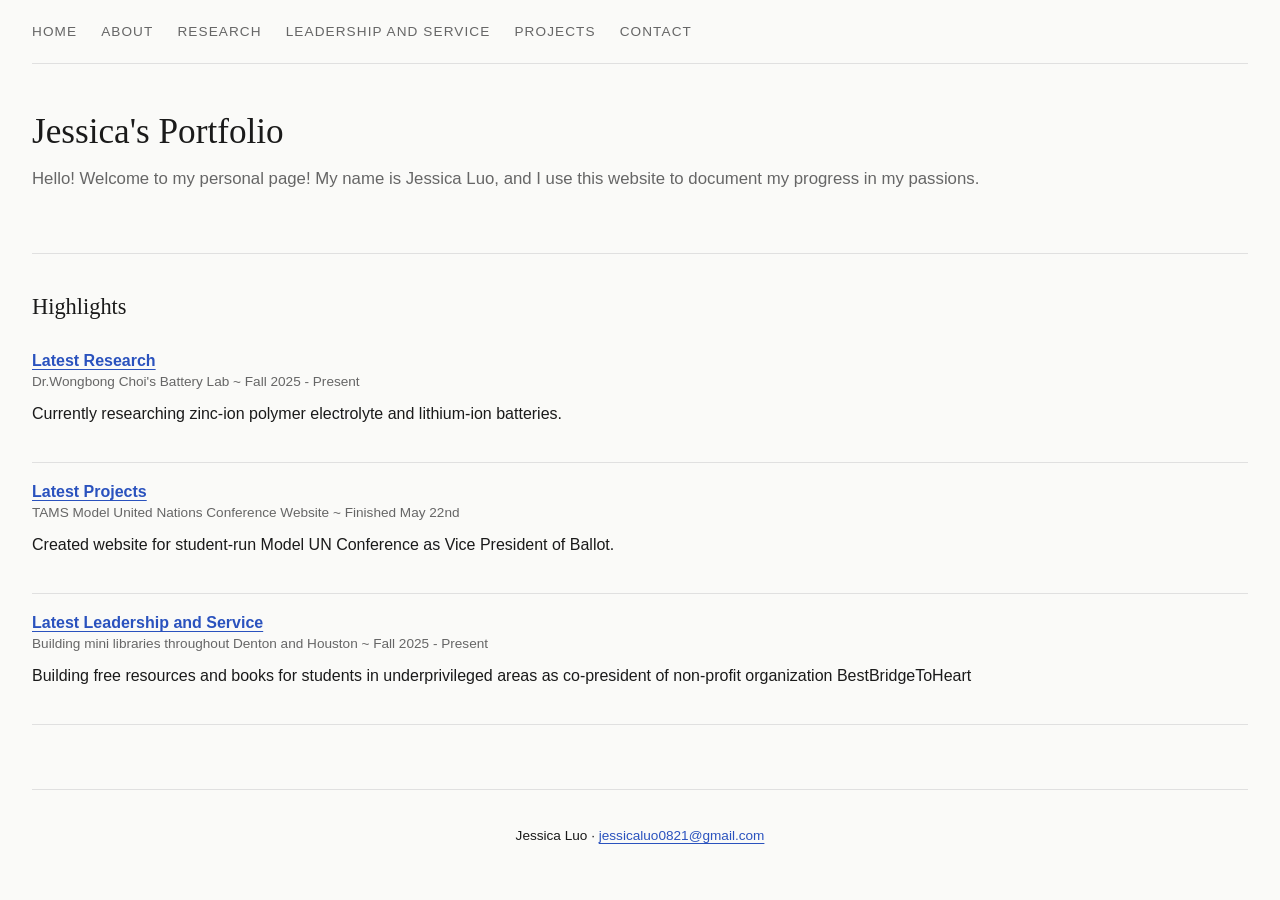
==== index.html @ e1dbf98e "Update index.html" ====
<!DOCTYPE html>
<html>
<head>
    <title>Jessica Luo</title>
    <link rel="stylesheet" href="style.css">
</head>
<body>
<nav>
    <a href="index.html">Home</a>
    <a href="about.html">About</a>
    <a href="research.html">Research</a>
    <a href="leadership.html">Leadership and Service</a>
    <a href="cprojects.html">Projects</a>
    <a href="contact.html">Contact</a>
</nav>
<div class="page-header">
    <h1>Jessica's Portfolio</h1>
    <p class="subtitle">Hello! Welcome to my personal page! My name is Jessica Luo, and I use this website to document my progress in my passions. </p>
</div>

<h2>Highlights</h2>

<div class = "card">
    <div class = "card-title"><a href="research.html">Latest Research</a></div>
    <div class = "card-meta">Dr.Wongbong Choi's Battery Lab ~ Fall 2025 - Present</div>
    <p>Currently researching zinc-ion polymer electrolyte and lithium-ion batteries.</p>
</div>

<div class = "card">
    <div class = "card-title"><a href = "cprojects.html">Latest Projects</a></div>
    <div class = "card-meta">TAMS Model United Nations Conference Website ~ Finished May 22nd</div>
    <p>Created website for student-run Model UN Conference as Vice President of Ballot.</p>
</div>

<div class = "card">
    <div class = "card-title"><a href = "leadership.html">Latest Leadership and Service</a></div>
    <div class = "card-meta">Building mini libraries throughout Denton and Houston ~ Fall 2025 - Present</div>
    <p>Building free resources and books for students in underprivileged areas as co-president of non-profit organization BestBridgeToHeart</p>
</div>
    
<footer>
    <p>Jessica Luo · <a href="mailto:jessicaluo0821@gmail.com">jessicaluo0821@gmail.com</a></p>
</footer>
</html>
---- style.css ----
/* ============================================================
   Jessica Luo
   Texas Academy of Mathematics and Science - Denton, TX
   ============================================================ */

{
  margin: 0;
  padding: 0;
  box-sizing: borderbox;
}
:root{
   /* color scheme */
  --color-bg: #fafaf8;
  --color-text: #1a1a1a;
  --color-muted: #666666;
  --color-accent: #2a52be;
  --color-border: #e0e0e0;
   /* fonts */
  --font-serif: 'Georgia', serif;
  --font-sans: 'Helvetica Neue', Helvetica, Arial, sans-serif;
   /* spacing */
  --max-width: 680 px;
  --spacing-page: 2rem;
}
/* Style applied to whole page */
body{
   font-family: var(--font-sans);
   font-size: 16px;
   line-height: 1.7x;
   color: var(--color-text);
   background-color: var(--color-bg);
   max-width: var(--max-width);
   margin: 0 auto;
   padding: 0 var(--spacing-page);
}
/* -- NAVIGATION -- */
nav{
   display: flex;
   gap: 1.5rem;
   padding: 1.5rem 0;
   border-bottom: 1px solid var(--color-border);
   margin-bottom: 3rem;
}
nav a{
   font-size: 0.85rem;
   letter-spacing: 0.08em;
   text-transform: uppercase;
   text-decoration: none;
   color: var(--color-muted);
   transition: color 0.2s;
}
nav a: hover {
   color: var(--color-accent);
}
/* -- HEADINGS -- */
h1{
   font-family: var(--font-serif);
   font-size: 2.2rem;
   font-weight: normal;
   line-height: 1.2s;
   margin-bottom: 0.5rem;
}
h2{
   font-family: var(--font-serif);
   font-size: 1.4rem;
   font-weight: normal;
   margin-top: 2.5rem;
   margin-bottom: 0.75rem;
}
h3{
   font-size: 1rem;
   font-weight: 600;
   margin-top: 1.5rem;
   margin-bottom: 0.4rem;
}
/* -- PARAGRAPHS AND TEXT -- */
p{
   margin-bottom: 1.2rem;
   color: var(--color-text);
}
.subtitle{
   color: var(--color-muted);
   font-size: 1.05rem;
   margin-bottom: 2rem;
}
a{
   color: var(--color-accent);
   text-decoration: underline;
   text-underline-offset: 3px;
}
a:hover{
   opacity: 0.75;
}
/* -- DIVIDER -- */
hr{
   border: none;
   border-top: 1px solid var(--color-border);
   margin: 2.5rem 0;
}
/* -- PAGE INTRO SECTION --  */
.page-header{
   margin-bottom: 2.5rem;
   padding-bottom: 2rem;
   border-bottom: 1px solid var(--color-border);
}
/* -- PROJECT/RESEARCH -- */
.card{
   padding: 1.25rem 0;
   border-bottom: 1px solid var(--color-border);
}
.card:last-child{
   border-bottom: none;
}
.card-title{
   font-weight: 600;
   margin-bottom: 0.25rem;
}
.card-meta{
   font-size: 0.85rem;
   color: var(--color-muted);
   margin-bottom: 0.5rem;
}
/* -- FOOTER -- */
footer{
   margin-top: 4rem;
   padding: 1.5rem 0;
   border-top: 1px solid var(--color-border);
   font-size: 0.85rem;
   color: var(--color-muted);
   text-align: center;
}
/* -- RESPONSIVE -- */
@media(max-width: 480px) {
   body {
      font-size: 15px;
      padding: 0 1.25rem;
   }
   nav {
      gap: 1rem;
      flex-wrap: wrap;
   }
   h1 {
      font-size: 1.8rem;
   }
}
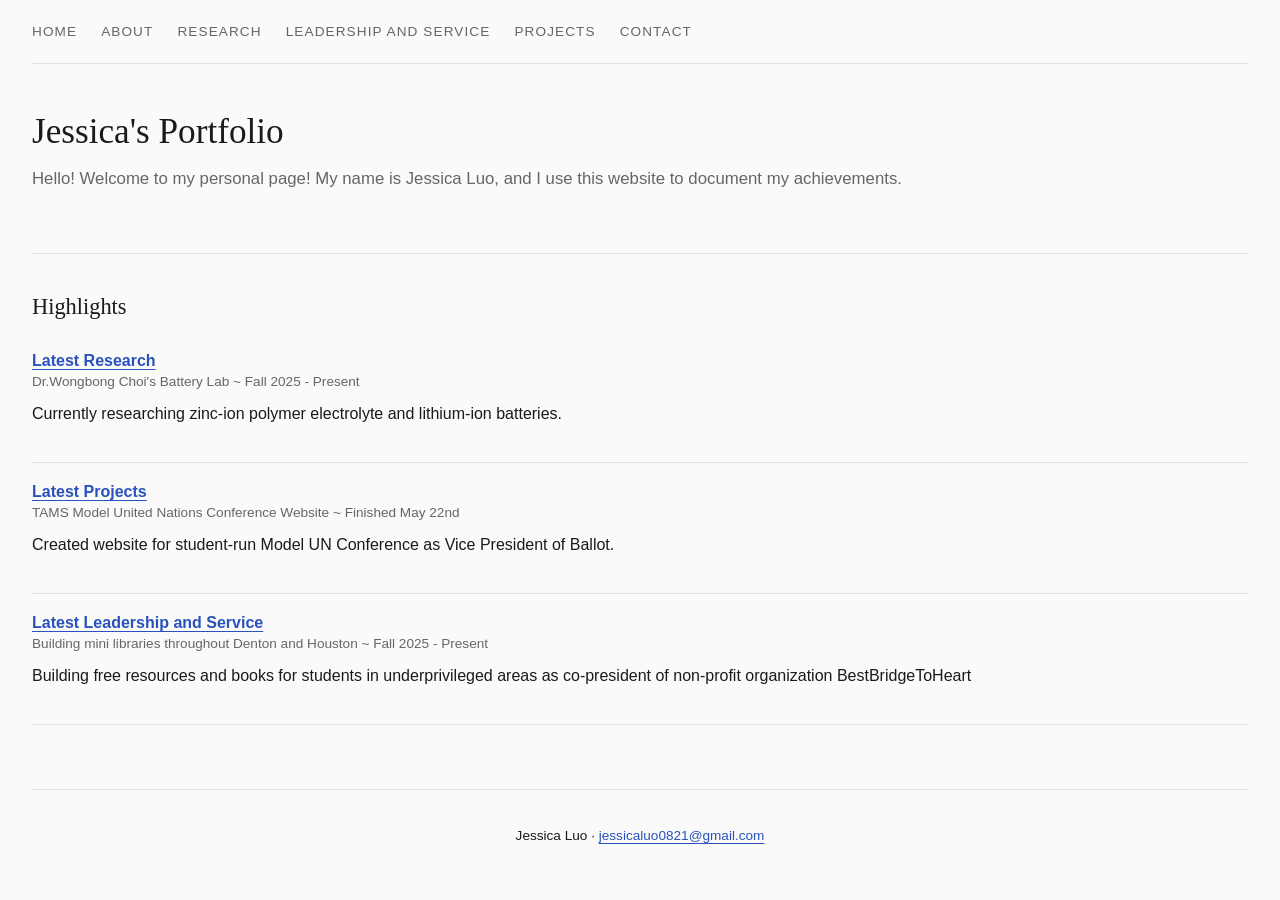
==== commit 8d406fc9: "Update index.html" ====
--- a/index.html
+++ b/index.html
@@ -15,7 +15,7 @@
 </nav>
 <div class="page-header">
     <h1>Jessica's Portfolio</h1>
-    <p class="subtitle">Hello! Welcome to my personal page! My name is Jessica Luo, and I use this website to document my progress in my passions. </p>
+    <p class="subtitle">Hello! Welcome to my personal page! My name is Jessica Luo, and I use this website to document my achievements.</p>
 </div>
 
 <h2>Highlights</h2>
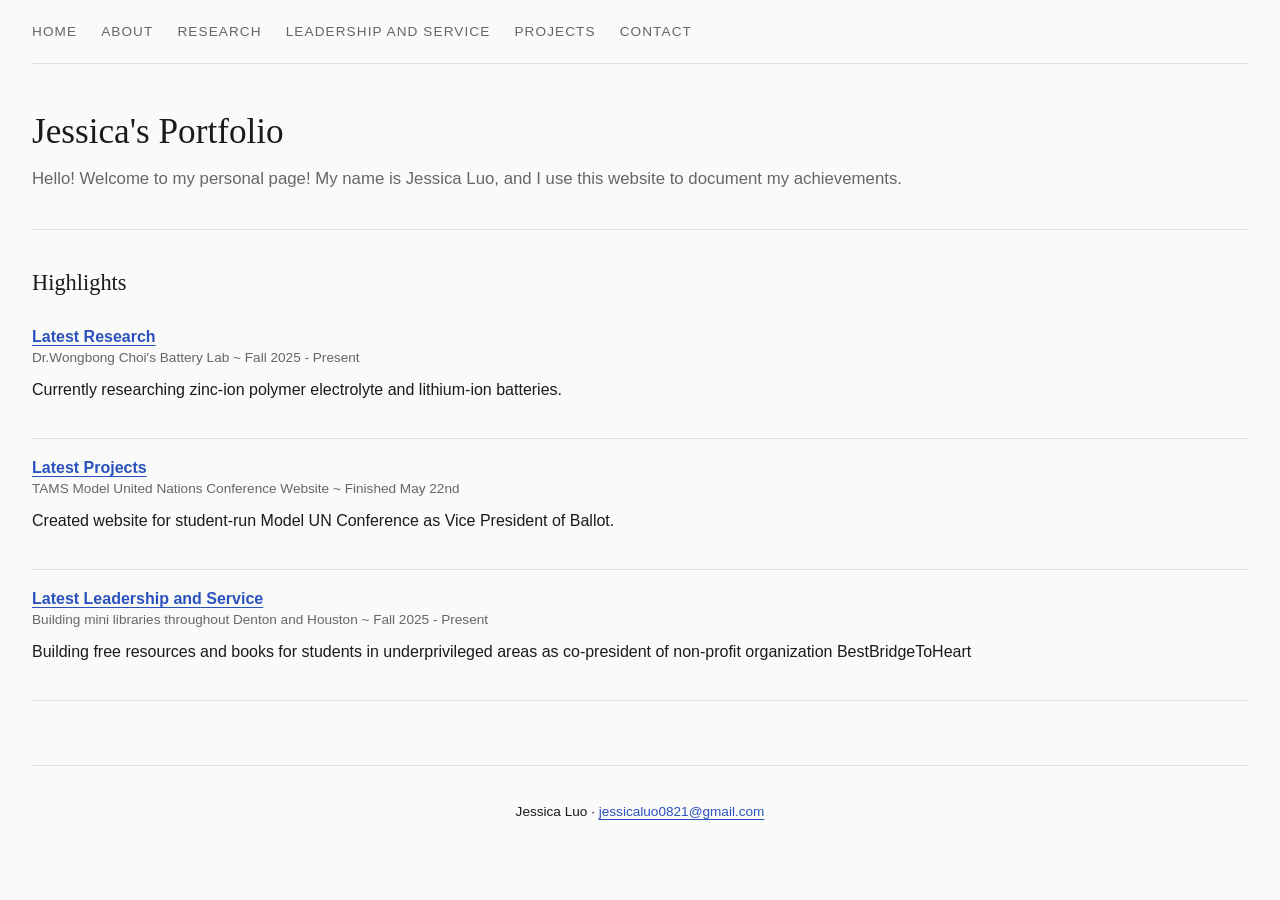
==== commit 5b98ce9c: "Update index.html" ====
--- a/index.html
+++ b/index.html
@@ -7,7 +7,7 @@
 <body>
 <nav>
     <a href="index.html">Home</a>
-    <a href="about.html">About</a>
+    <a href="aboutme.html">About</a>
     <a href="research.html">Research</a>
     <a href="leadership.html">Leadership and Service</a>
     <a href="cprojects.html">Projects</a>
--- a/style.css
+++ b/style.css
@@ -99,9 +99,18 @@
 }
 /* -- PAGE INTRO SECTION --  */
 .page-header{
-   margin-bottom: 2.5rem;
-   padding-bottom: 2rem;
+   margin-bottom: 1.5rem;
+   padding-bottom: 0.5rem;
    border-bottom: 1px solid var(--color-border);
+}
+.profile-photo
+{
+   width: 160px;
+   height: 160px;
+   object-fit: cover;
+   border-radius: 50%;
+   display: block;
+   margin-bottom: 1.5rem;
 }
 /* -- PROJECT/RESEARCH -- */
 .card{
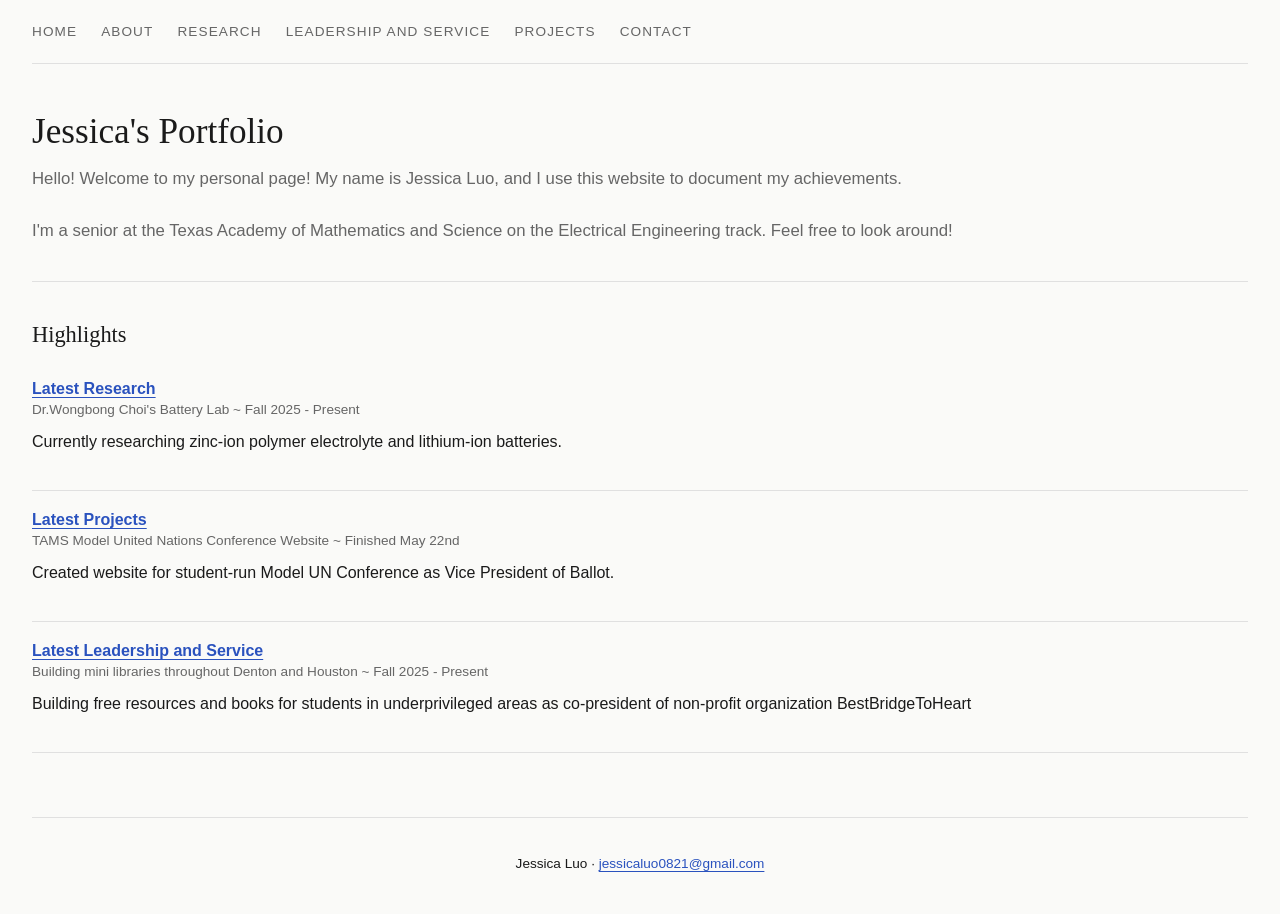
==== commit 6ebfe8a9: "Update index.html" ====
--- a/index.html
+++ b/index.html
@@ -16,6 +16,8 @@
 <div class="page-header">
     <h1>Jessica's Portfolio</h1>
     <p class="subtitle">Hello! Welcome to my personal page! My name is Jessica Luo, and I use this website to document my achievements.</p>
+    <p class="subtitle">I'm a senior at the Texas Academy of Mathematics and Science on the Electrical Engineering track. Feel free to look around!</p>
+
 </div>
 
 <h2>Highlights</h2>
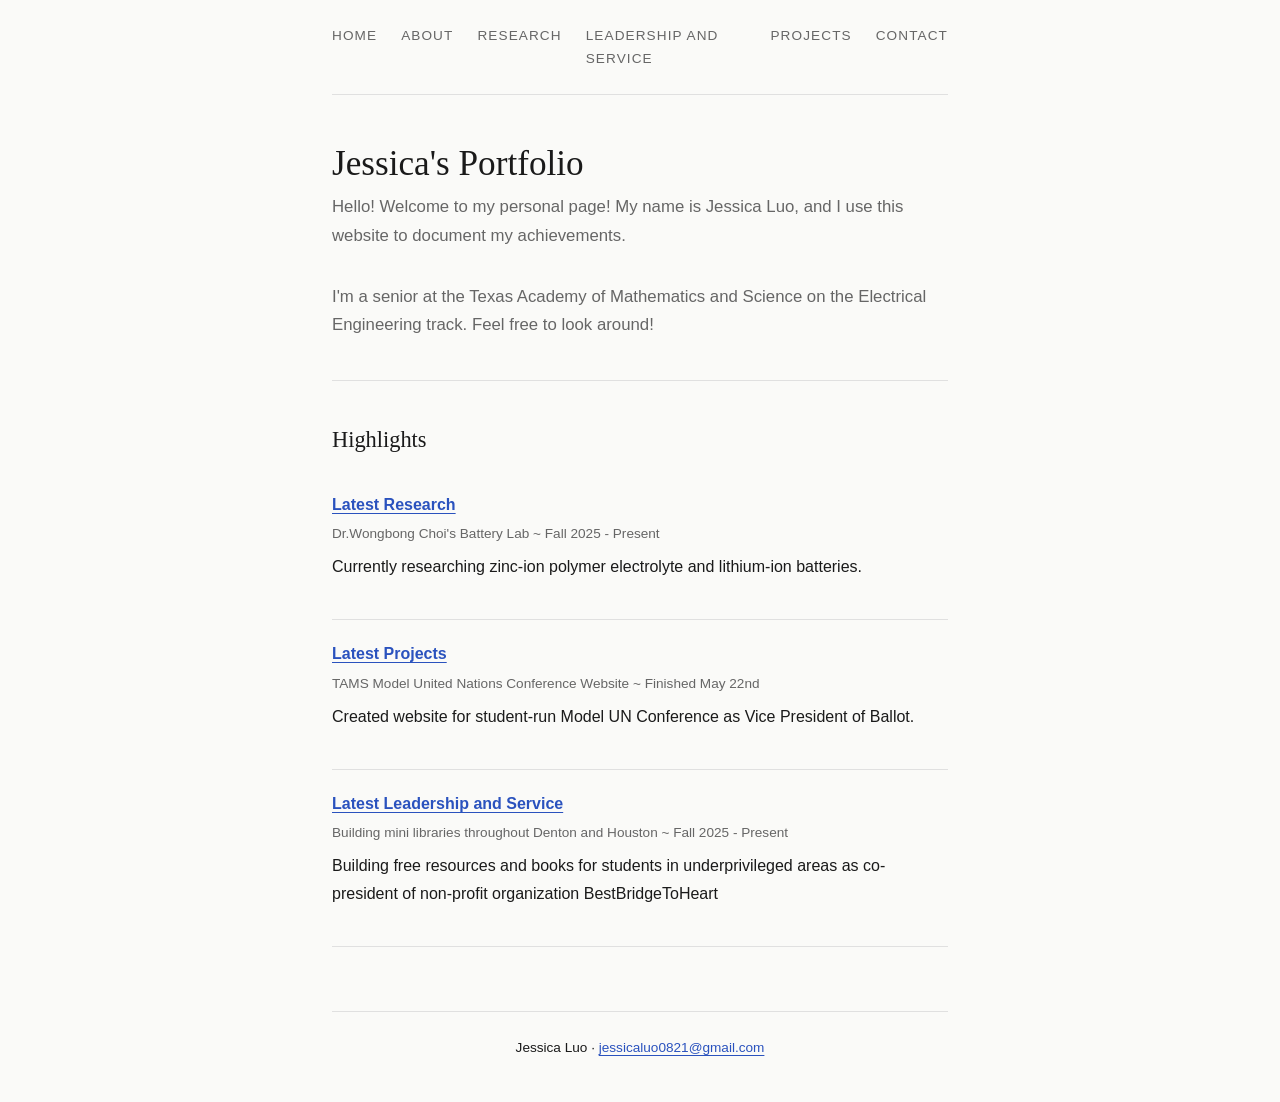
==== commit c15af9f1: "Update index.html" ====
--- a/index.html
+++ b/index.html
@@ -39,7 +39,7 @@
     <div class = "card-meta">Building mini libraries throughout Denton and Houston ~ Fall 2025 - Present</div>
     <p>Building free resources and books for students in underprivileged areas as co-president of non-profit organization BestBridgeToHeart</p>
 </div>
-    
+</body>
 <footer>
     <p>Jessica Luo · <a href="mailto:jessicaluo0821@gmail.com">jessicaluo0821@gmail.com</a></p>
 </footer>
--- a/style.css
+++ b/style.css
@@ -3,10 +3,10 @@
    Texas Academy of Mathematics and Science - Denton, TX
    ============================================================ */
 
-{
+* {
   margin: 0;
   padding: 0;
-  box-sizing: borderbox;
+  box-sizing: border-box;
 }
 :root{
    /* color scheme */
@@ -19,14 +19,14 @@
   --font-serif: 'Georgia', serif;
   --font-sans: 'Helvetica Neue', Helvetica, Arial, sans-serif;
    /* spacing */
-  --max-width: 680 px;
+  --max-width: 680px;
   --spacing-page: 2rem;
 }
 /* Style applied to whole page */
 body{
    font-family: var(--font-sans);
    font-size: 16px;
-   line-height: 1.7x;
+   line-height: 1.7;
    color: var(--color-text);
    background-color: var(--color-bg);
    max-width: var(--max-width);
@@ -49,7 +49,7 @@
    color: var(--color-muted);
    transition: color 0.2s;
 }
-nav a: hover {
+nav a:hover {
    color: var(--color-accent);
 }
 /* -- HEADINGS -- */
@@ -57,7 +57,7 @@
    font-family: var(--font-serif);
    font-size: 2.2rem;
    font-weight: normal;
-   line-height: 1.2s;
+   line-height: 1.2;
    margin-bottom: 0.5rem;
 }
 h2{
@@ -105,8 +105,8 @@
 }
 .profile-photo
 {
-   width: 160px;
-   height: 160px;
+   width: 200px;
+   height: 200px;
    object-fit: cover;
    border-radius: 50%;
    display: block;
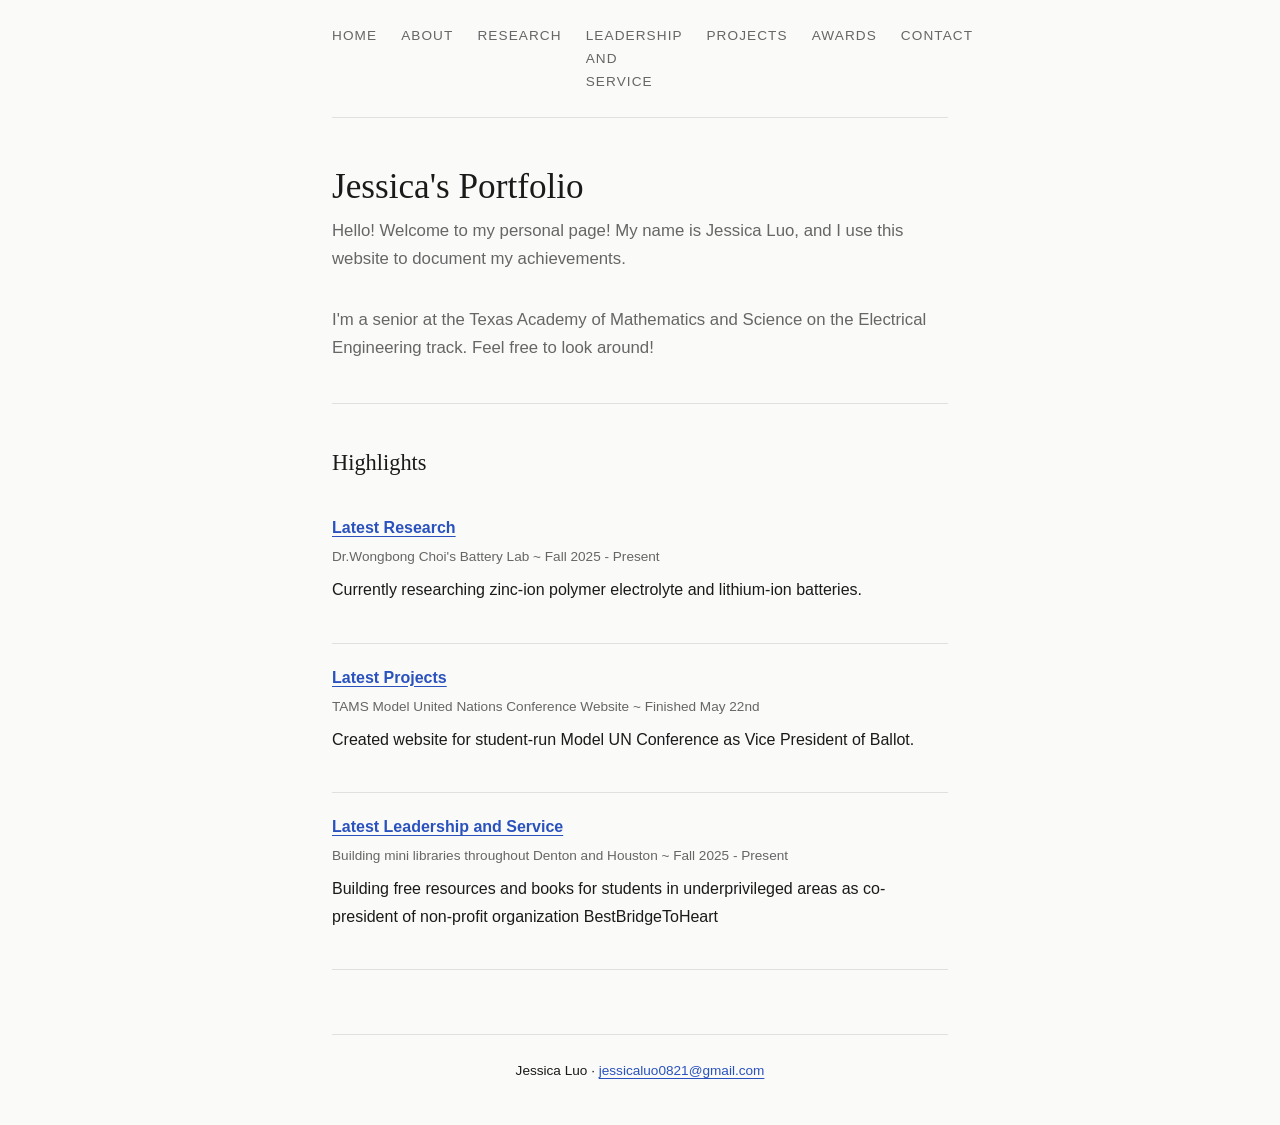
==== commit c039b8f9: "Update index.html" ====
--- a/index.html
+++ b/index.html
@@ -11,6 +11,7 @@
     <a href="research.html">Research</a>
     <a href="leadership.html">Leadership and Service</a>
     <a href="cprojects.html">Projects</a>
+    <a href="awards.html">Awards</a>
     <a href="contact.html">Contact</a>
 </nav>
 <div class="page-header">
--- a/style.css
+++ b/style.css
@@ -91,6 +91,15 @@
 a:hover{
    opacity: 0.75;
 }
+.reg-photo {
+  width: 100%;
+  max-width: 400px;
+  height: 220px;
+  object-fit: cover;
+  border-radius: 6px;
+  display: block;
+  margin: 1rem 0;
+}
 /* -- DIVIDER -- */
 hr{
    border: none;
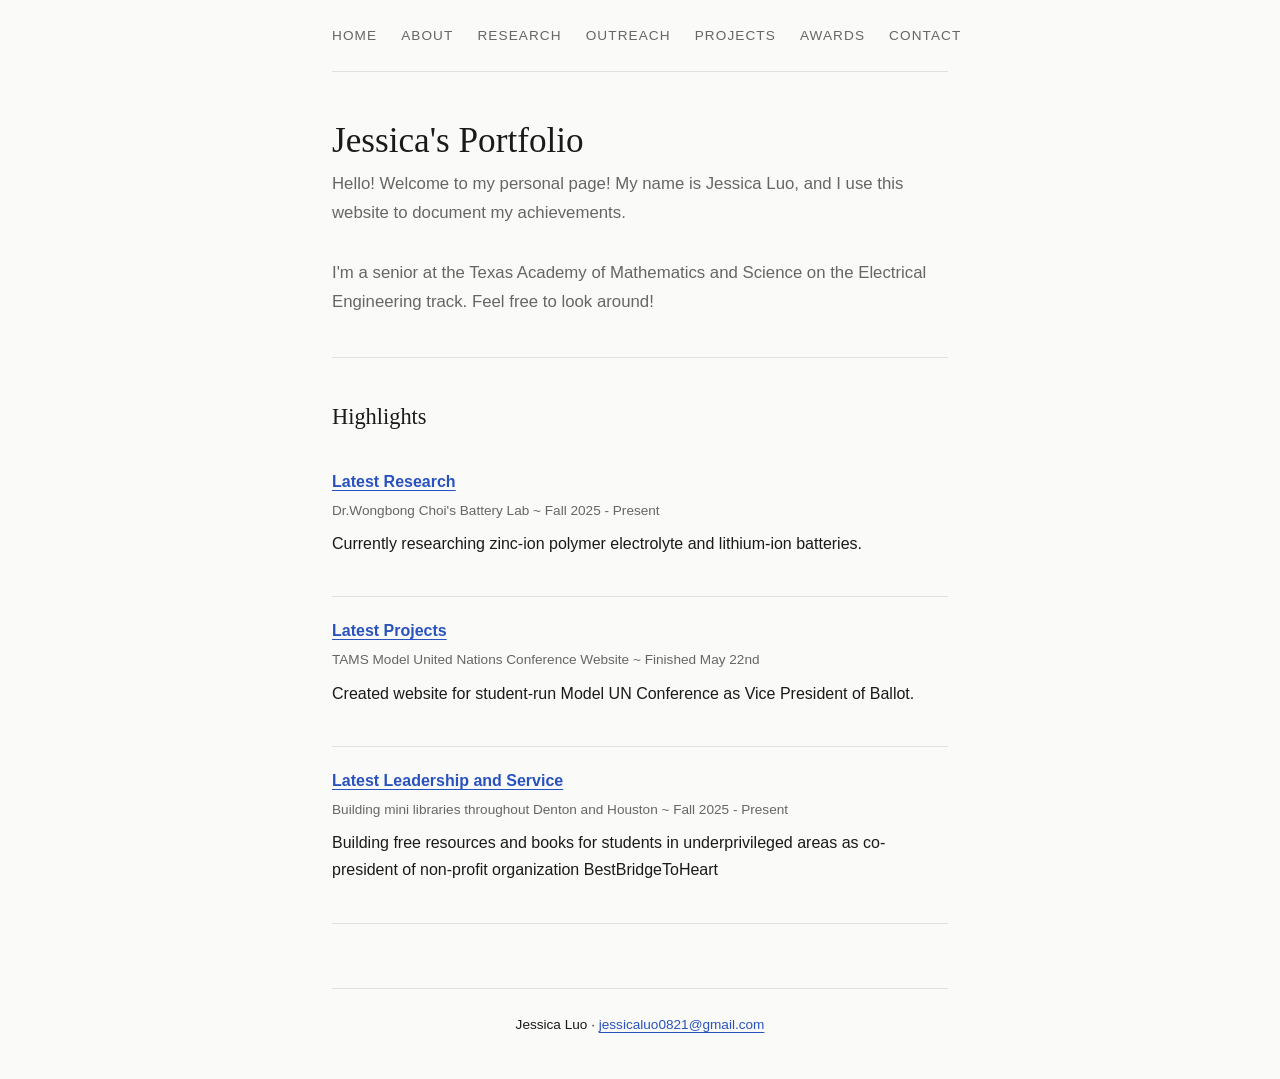
==== commit 53932329: "Update index.html" ====
--- a/index.html
+++ b/index.html
@@ -9,7 +9,7 @@
     <a href="index.html">Home</a>
     <a href="aboutme.html">About</a>
     <a href="research.html">Research</a>
-    <a href="leadership.html">Leadership and Service</a>
+    <a href="leadership.html">Outreach</a>
     <a href="cprojects.html">Projects</a>
     <a href="awards.html">Awards</a>
     <a href="contact.html">Contact</a>
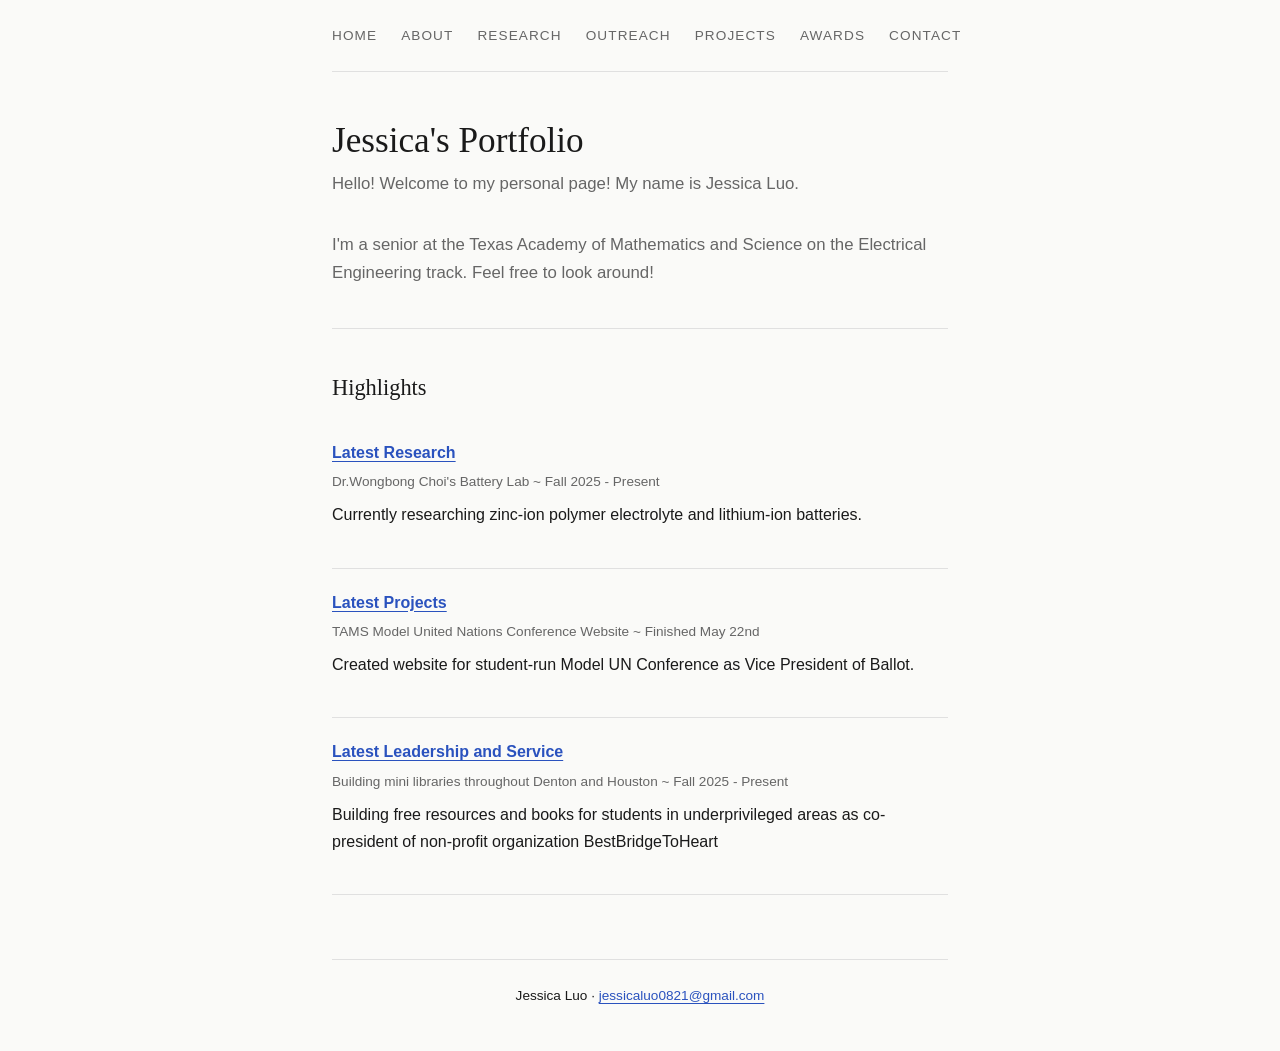
==== commit 48b97468: "Update index.html" ====
--- a/index.html
+++ b/index.html
@@ -16,7 +16,7 @@
 </nav>
 <div class="page-header">
     <h1>Jessica's Portfolio</h1>
-    <p class="subtitle">Hello! Welcome to my personal page! My name is Jessica Luo, and I use this website to document my achievements.</p>
+    <p class="subtitle">Hello! Welcome to my personal page! My name is Jessica Luo.</p>
     <p class="subtitle">I'm a senior at the Texas Academy of Mathematics and Science on the Electrical Engineering track. Feel free to look around!</p>
 
 </div>
--- a/style.css
+++ b/style.css
@@ -93,9 +93,8 @@
 }
 .reg-photo {
   width: 100%;
-  max-width: 400px;
-  height: 220px;
-  object-fit: cover;
+  max-width: 100%;
+  height: auto;    
   border-radius: 6px;
   display: block;
   margin: 1rem 0;
@@ -120,6 +119,14 @@
    border-radius: 50%;
    display: block;
    margin-bottom: 1.5rem;
+}
+.bbth-photo {
+  width: 100%;
+  max-width: 400px;   /* ← controls the size, lower = smaller */
+  height: auto;
+  border-radius: 6px;
+  display: block;
+  margin: 1rem 0;
 }
 /* -- PROJECT/RESEARCH -- */
 .card{
